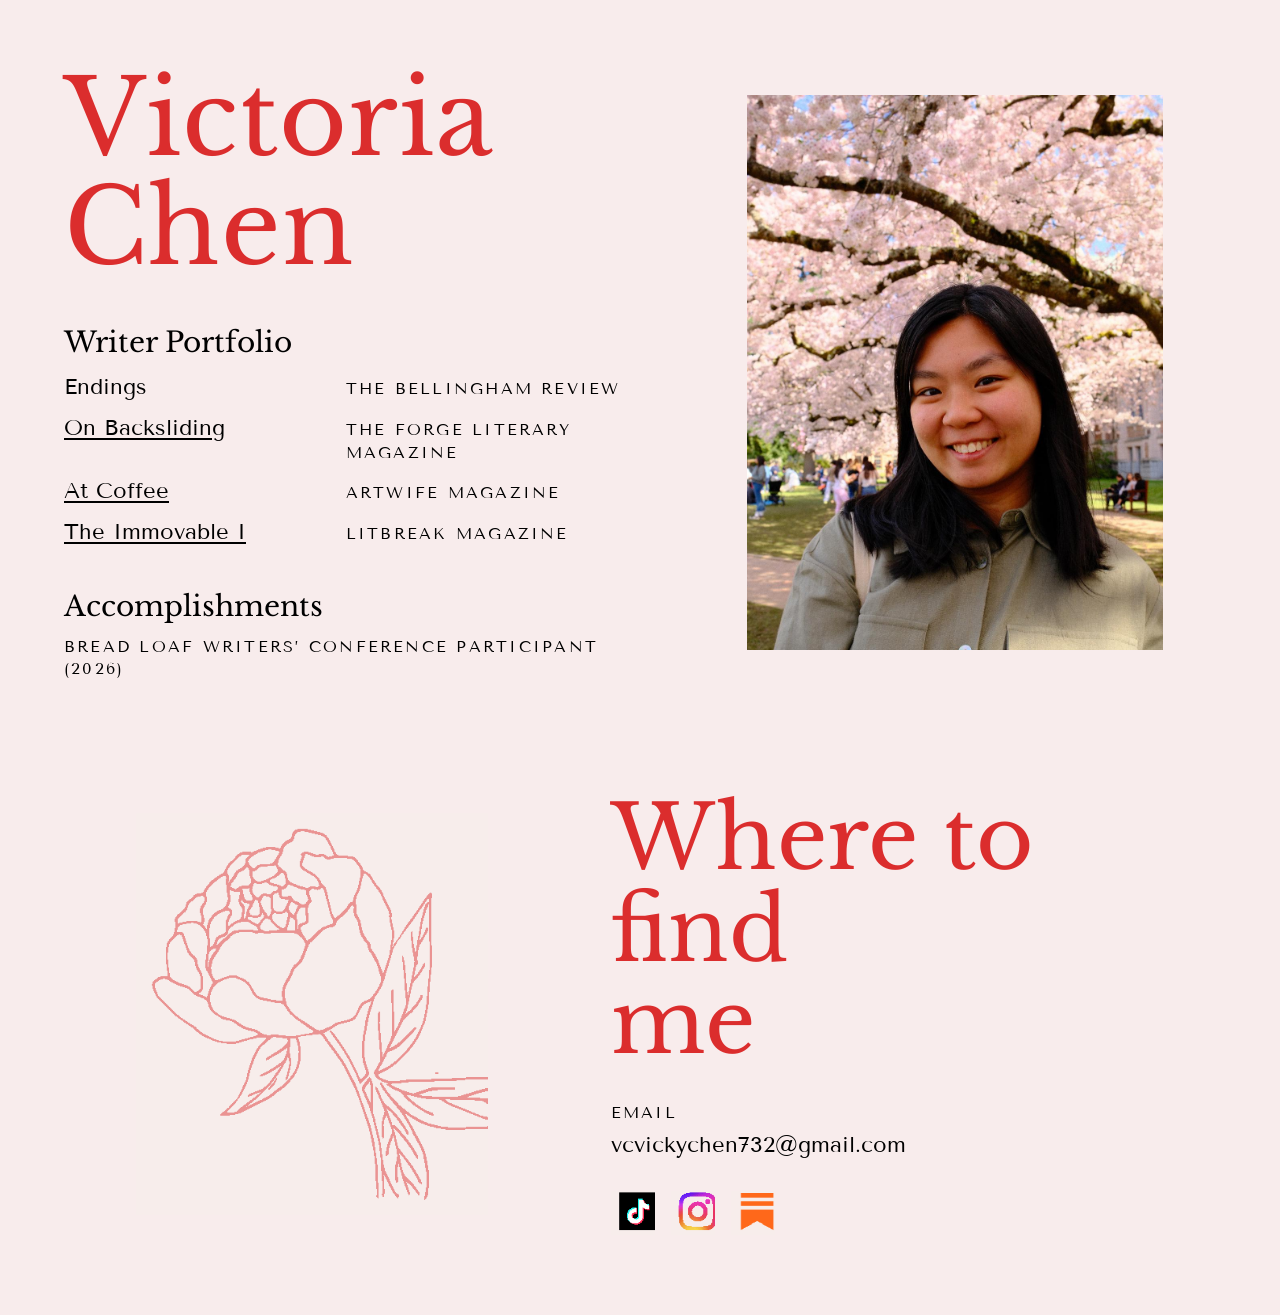
==== index.html @ 035ee5d8 "Add Victoria Chen personal website from PDF specs. Build a single scrollable page with portfolio, co" ====
<!DOCTYPE html>
<html lang="en">
  <head>
    <meta charset="UTF-8" />
    <meta name="viewport" content="width=device-width, initial-scale=1.0" />
    <title>Victoria Chen</title>
    <link rel="preconnect" href="https://fonts.googleapis.com" />
    <link rel="preconnect" href="https://fonts.gstatic.com" crossorigin />
    <link
      href="https://fonts.googleapis.com/css2?family=Libre+Baskerville&family=Tenor+Sans&display=swap"
      rel="stylesheet"
    />
    <link rel="stylesheet" href="styles.css" />
  </head>
  <body>
    <main class="page">
      <section class="hero" aria-label="Portfolio">
        <div class="hero-grid">
          <figure class="portrait-wrap">
            <img
              class="portrait"
              src="assets/portrait.jpg"
              alt="Victoria Chen smiling outdoors with cherry blossoms"
            />
          </figure>

          <div class="hero-copy">
            <h1 class="name">Victoria<br />Chen</h1>

            <div class="block">
              <h2 class="section-title">Writer Portfolio</h2>
              <ul class="portfolio-list">
                <li class="portfolio-item">
                  <span class="piece-title">Endings</span>
                  <span class="publication">The Bellingham Review</span>
                </li>
                <li class="portfolio-item">
                  <a
                    class="piece-title linked"
                    href="https://forgelitmag.com/2025/10/13/on-backsliding/"
                    target="_blank"
                    rel="noopener noreferrer"
                    >On Backsliding</a
                  >
                  <span class="publication">The Forge Literary Magazine</span>
                </li>
                <li class="portfolio-item">
                  <a
                    class="piece-title linked"
                    href="https://www.artwifemag.com/short-stories/at-coffee"
                    target="_blank"
                    rel="noopener noreferrer"
                    >At Coffee</a
                  >
                  <span class="publication">Artwife Magazine</span>
                </li>
                <li class="portfolio-item">
                  <a
                    class="piece-title linked"
                    href="https://litbreak.com/the-immovable-i/"
                    target="_blank"
                    rel="noopener noreferrer"
                    >The Immovable I</a
                  >
                  <span class="publication">Litbreak Magazine</span>
                </li>
              </ul>
            </div>

            <div class="block">
              <h2 class="section-title">Accomplishments</h2>
              <p class="accomplishment">
                Bread Loaf Writers&rsquo; Conference Participant (2026)
              </p>
            </div>
          </div>
        </div>
      </section>

      <section class="contact" aria-label="Contact">
        <div class="contact-grid">
          <img
            class="peony"
            src="assets/peony.png"
            alt=""
            aria-hidden="true"
          />

          <div class="contact-copy">
            <h2 class="contact-title">Where to find<br />me</h2>

            <div class="email-block">
              <p class="label">Email</p>
              <a class="email" href="mailto:vcvickychen732@gmail.com"
                >vcvickychen732@gmail.com</a
              >
            </div>

            <div class="social-links">
              <a
                href="https://www.tiktok.com/@chickyven?is_from_webapp=1&sender_device=pc"
                target="_blank"
                rel="noopener noreferrer"
                aria-label="TikTok"
              >
                <img src="assets/tiktok.png" alt="" />
              </a>
              <a
                href="http://instagram.com/chicky.ven"
                target="_blank"
                rel="noopener noreferrer"
                aria-label="Instagram"
              >
                <img src="assets/instagram.png" alt="" />
              </a>
              <a
                href="http://chickyven.substack.com/"
                target="_blank"
                rel="noopener noreferrer"
                aria-label="Substack"
              >
                <img src="assets/substack.png" alt="" />
              </a>
            </div>
          </div>
        </div>
      </section>
    </main>
  </body>
</html>
---- styles.css ----
:root {
  --page-bg: #f8ecec;
  --accent-red: #db2d2d;
  --text: #000000;
  --content-max: 72rem;
  --gutter: clamp(1.25rem, 5vw, 4rem);
}

*,
*::before,
*::after {
  box-sizing: border-box;
}

html {
  scroll-behavior: smooth;
  -webkit-text-size-adjust: 100%;
}

body {
  margin: 0;
  background: var(--page-bg);
  color: var(--text);
  font-family: "Tenor Sans", "Helvetica Neue", Arial, sans-serif;
  overflow-x: hidden;
}

img {
  display: block;
  max-width: 100%;
  height: auto;
}

.page {
  display: flex;
  flex-direction: column;
  gap: clamp(3.5rem, 10vw, 7rem);
  padding: var(--gutter);
  padding-bottom: clamp(3rem, 8vw, 5rem);
}

.hero,
.contact {
  width: 100%;
  max-width: var(--content-max);
  margin: 0 auto;
}

.hero-grid {
  display: grid;
  grid-template-areas:
    "portrait"
    "copy";
  gap: clamp(1.75rem, 5vw, 3rem);
}

.portrait-wrap {
  grid-area: portrait;
  margin: 0;
  display: flex;
  justify-content: center;
}

.portrait {
  width: min(100%, 22rem);
  aspect-ratio: 3 / 4;
  object-fit: cover;
  object-position: center top;
}

.hero-copy {
  grid-area: copy;
  display: flex;
  flex-direction: column;
  gap: clamp(1.75rem, 4vw, 2.75rem);
  min-width: 0;
}

.name {
  margin: 0;
  color: var(--accent-red);
  font-family: "Libre Baskerville", Georgia, "Times New Roman", serif;
  font-size: clamp(2.75rem, 11vw, 6.5rem);
  font-weight: 400;
  line-height: 1.05;
  letter-spacing: 0.01em;
}

.block {
  display: flex;
  flex-direction: column;
  gap: 0.75rem;
}

.section-title,
.contact-title {
  margin: 0;
  font-family: "Libre Baskerville", Georgia, "Times New Roman", serif;
  font-size: clamp(1.05rem, 2.5vw, 1.75rem);
  font-weight: 400;
  line-height: 1.2;
}

.contact-title {
  color: var(--accent-red);
  font-size: clamp(2.25rem, 10vw, 5.5rem);
  line-height: 1.05;
}

.portfolio-list {
  list-style: none;
  margin: 0;
  padding: 0;
  display: flex;
  flex-direction: column;
  gap: 1rem;
}

.portfolio-item {
  display: flex;
  flex-direction: column;
  gap: 0.25rem;
}

.piece-title {
  font-family: "Tenor Sans", "Helvetica Neue", Arial, sans-serif;
  font-size: clamp(1rem, 2.5vw, 1.35rem);
  line-height: 1.35;
}

.piece-title.linked {
  color: inherit;
  text-decoration: underline;
  text-underline-offset: 0.15em;
}

.publication,
.accomplishment,
.label {
  margin: 0;
  font-family: "Tenor Sans", "Helvetica Neue", Arial, sans-serif;
  font-size: clamp(0.7rem, 2vw, 1rem);
  font-weight: 400;
  letter-spacing: 0.14em;
  line-height: 1.4;
  text-transform: uppercase;
}

.accomplishment {
  max-width: 36rem;
}

.contact-grid {
  display: grid;
  grid-template-areas:
    "peony"
    "copy";
  gap: clamp(1.75rem, 5vw, 3rem);
  align-items: center;
}

.peony {
  grid-area: peony;
  width: min(100%, 14rem);
  margin: 0 auto;
}

.contact-copy {
  grid-area: copy;
  display: flex;
  flex-direction: column;
  gap: clamp(1.25rem, 4vw, 2rem);
  min-width: 0;
}

.email-block {
  display: flex;
  flex-direction: column;
  gap: 0.35rem;
}

.email {
  color: inherit;
  font-family: "Tenor Sans", "Helvetica Neue", Arial, sans-serif;
  font-size: clamp(1rem, 2.5vw, 1.35rem);
  line-height: 1.35;
  text-decoration: none;
  overflow-wrap: anywhere;
}

.email:hover,
.piece-title.linked:hover {
  opacity: 0.75;
}

.social-links {
  display: flex;
  flex-wrap: wrap;
  align-items: center;
  gap: 1rem;
}

.social-links a {
  display: block;
  width: 2.75rem;
  height: 2.75rem;
  line-height: 0;
}

.social-links img {
  width: 100%;
  height: 100%;
  object-fit: contain;
}

@media (min-width: 768px) {
  .hero-grid {
    grid-template-columns: minmax(0, 1.05fr) minmax(0, 0.95fr);
    grid-template-areas: "copy portrait";
    gap: clamp(2rem, 4vw, 4rem);
    align-items: center;
  }

  .portrait {
    width: 100%;
    max-width: 26rem;
  }

  .portfolio-list {
    gap: 0.75rem;
  }

  .portfolio-item {
    display: grid;
    grid-template-columns: minmax(0, 1fr) minmax(0, 1.15fr);
    gap: clamp(0.75rem, 2vw, 1.5rem);
    align-items: baseline;
  }

  .contact-grid {
    grid-template-columns: minmax(0, 0.9fr) minmax(0, 1.1fr);
    grid-template-areas: "peony copy";
    gap: clamp(2rem, 4vw, 4rem);
  }

  .peony {
    width: min(100%, 22rem);
    margin: 0;
    justify-self: center;
  }
}

@media (min-width: 1024px) {
  .page {
    padding-top: clamp(2rem, 5vw, 4rem);
  }

  .hero-grid {
    min-height: auto;
  }
}
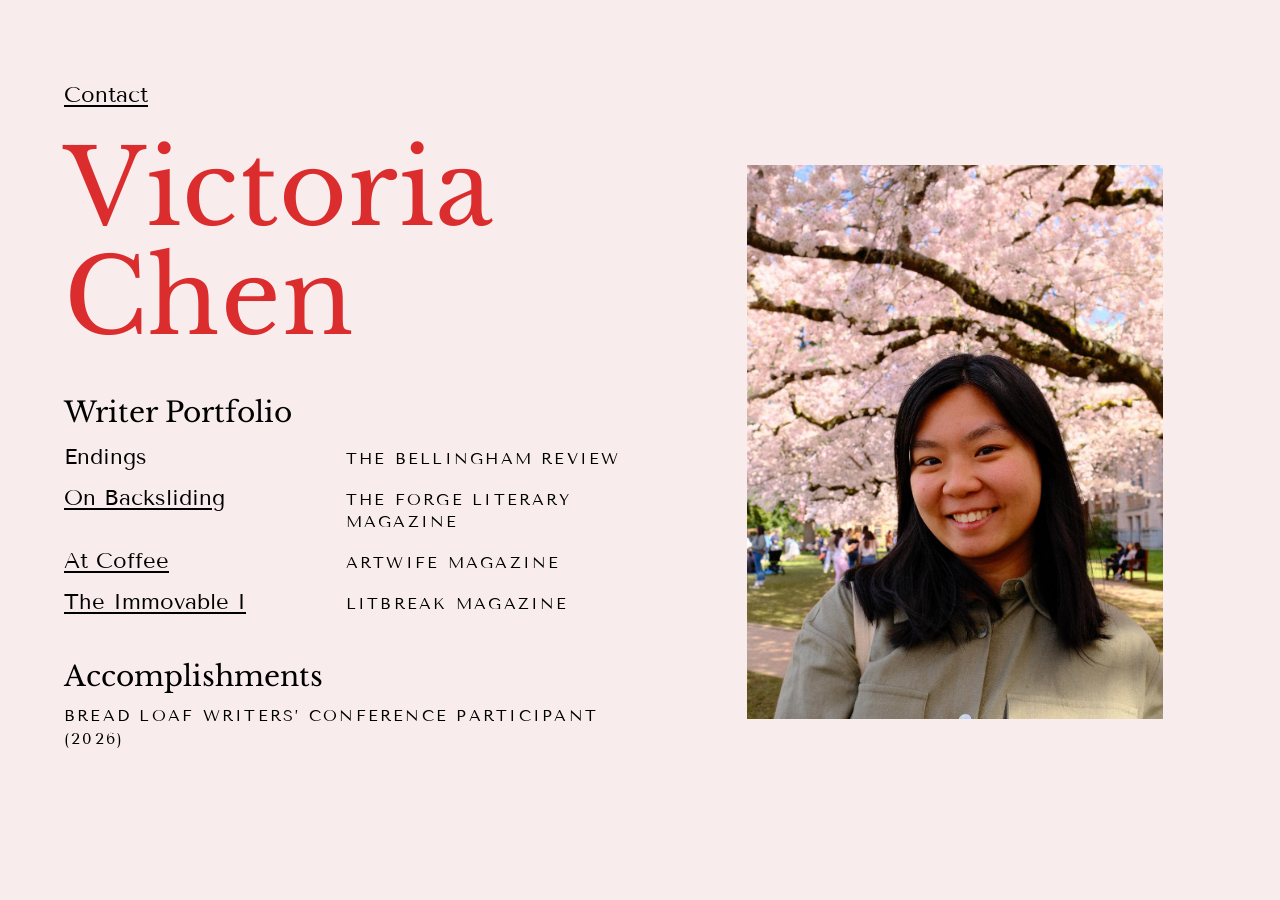
==== commit b8bdfdd8: "Split portfolio and contact into separate pages - Create two separate pages: home (/) and contact (/" ====
--- a/index.html
+++ b/index.html
@@ -13,7 +13,7 @@
     <link rel="stylesheet" href="styles.css" />
   </head>
   <body>
-    <main class="page">
+    <main class="page page--single">
       <section class="hero" aria-label="Portfolio">
         <div class="hero-grid">
           <figure class="portrait-wrap">
@@ -73,55 +73,10 @@
                 Bread Loaf Writers&rsquo; Conference Participant (2026)
               </p>
             </div>
-          </div>
-        </div>
-      </section>
 
-      <section class="contact" aria-label="Contact">
-        <div class="contact-grid">
-          <img
-            class="peony"
-            src="assets/peony.png"
-            alt=""
-            aria-hidden="true"
-          />
-
-          <div class="contact-copy">
-            <h2 class="contact-title">Where to find<br />me</h2>
-
-            <div class="email-block">
-              <p class="label">Email</p>
-              <a class="email" href="mailto:vcvickychen732@gmail.com"
-                >vcvickychen732@gmail.com</a
-              >
-            </div>
-
-            <div class="social-links">
-              <a
-                href="https://www.tiktok.com/@chickyven?is_from_webapp=1&sender_device=pc"
-                target="_blank"
-                rel="noopener noreferrer"
-                aria-label="TikTok"
-              >
-                <img src="assets/tiktok.png" alt="" />
-              </a>
-              <a
-                href="http://instagram.com/chicky.ven"
-                target="_blank"
-                rel="noopener noreferrer"
-                aria-label="Instagram"
-              >
-                <img src="assets/instagram.png" alt="" />
-              </a>
-              <a
-                href="http://chickyven.substack.com/"
-                target="_blank"
-                rel="noopener noreferrer"
-                aria-label="Substack"
-              >
-                <img src="assets/substack.png" alt="" />
-              </a>
-            </div>
+            <p class="page-nav">
+              <a class="piece-title linked" href="contact/">Contact</a>
+            </p>
           </div>
         </div>
       </section>
--- a/styles.css
+++ b/styles.css
@@ -259,3 +259,16 @@
     min-height: auto;
   }
 }
+
+.page--single {
+  gap: 0;
+  min-height: 100vh;
+  justify-content: center;
+  position: relative;
+}
+
+.page--single .page-nav {
+  position: absolute;
+  top: var(--gutter);
+  left: var(--gutter);
+}
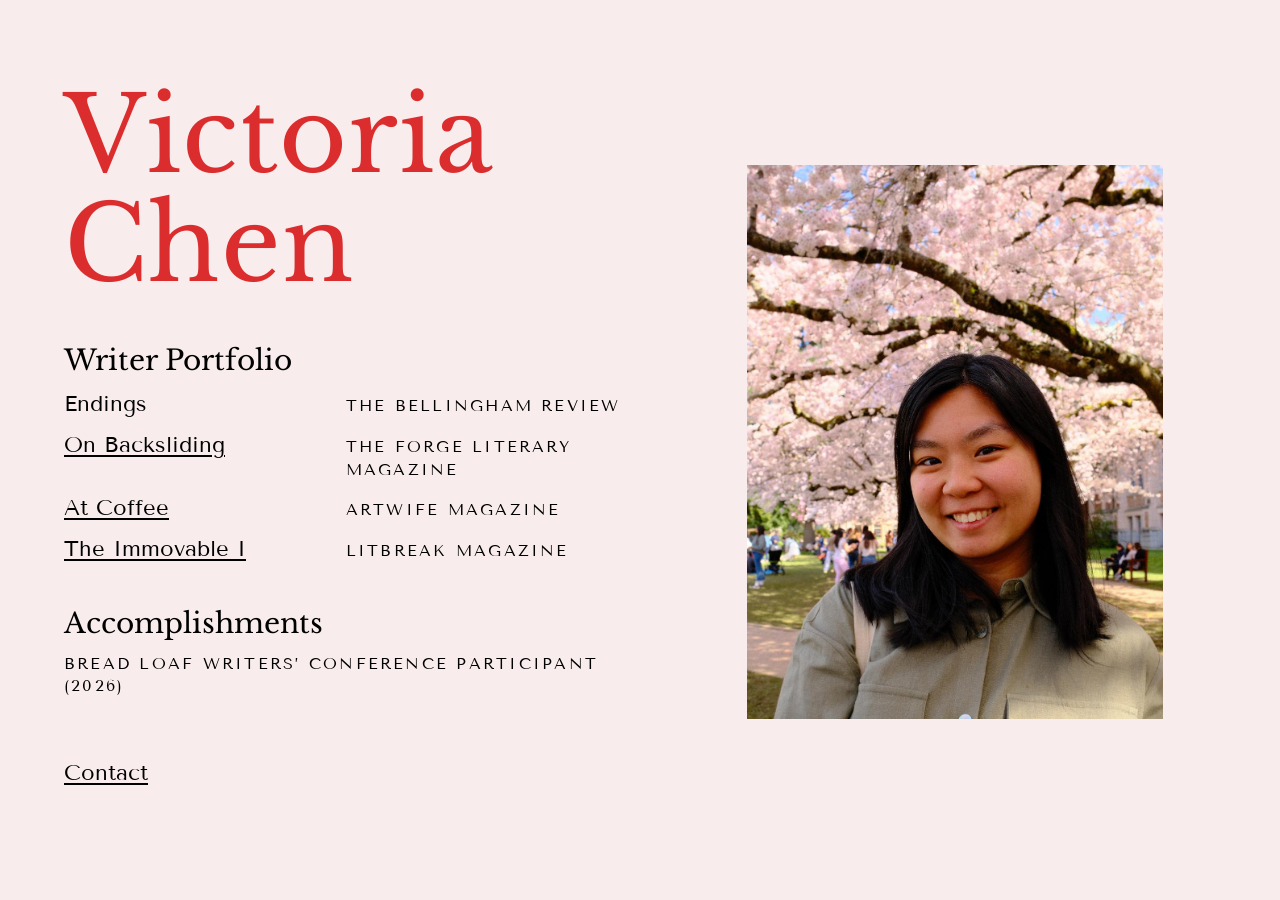
==== commit 80db338d: "Move Contact button inline with hero section - Contact button now at bottom of hero-copy in hero sec" ====
--- a/index.html
+++ b/index.html
@@ -75,7 +75,7 @@
             </div>
 
             <p class="page-nav">
-              <a class="piece-title linked" href="contact/">Contact</a>
+              <a class="piece-title linked" href="contact/index.html">Contact</a>
             </p>
           </div>
         </div>
--- a/styles.css
+++ b/styles.css
@@ -267,7 +267,11 @@
   position: relative;
 }
 
-.page--single .page-nav {
+.contact {
+  position: relative;
+}
+
+.contact .page-nav {
   position: absolute;
   top: var(--gutter);
   left: var(--gutter);
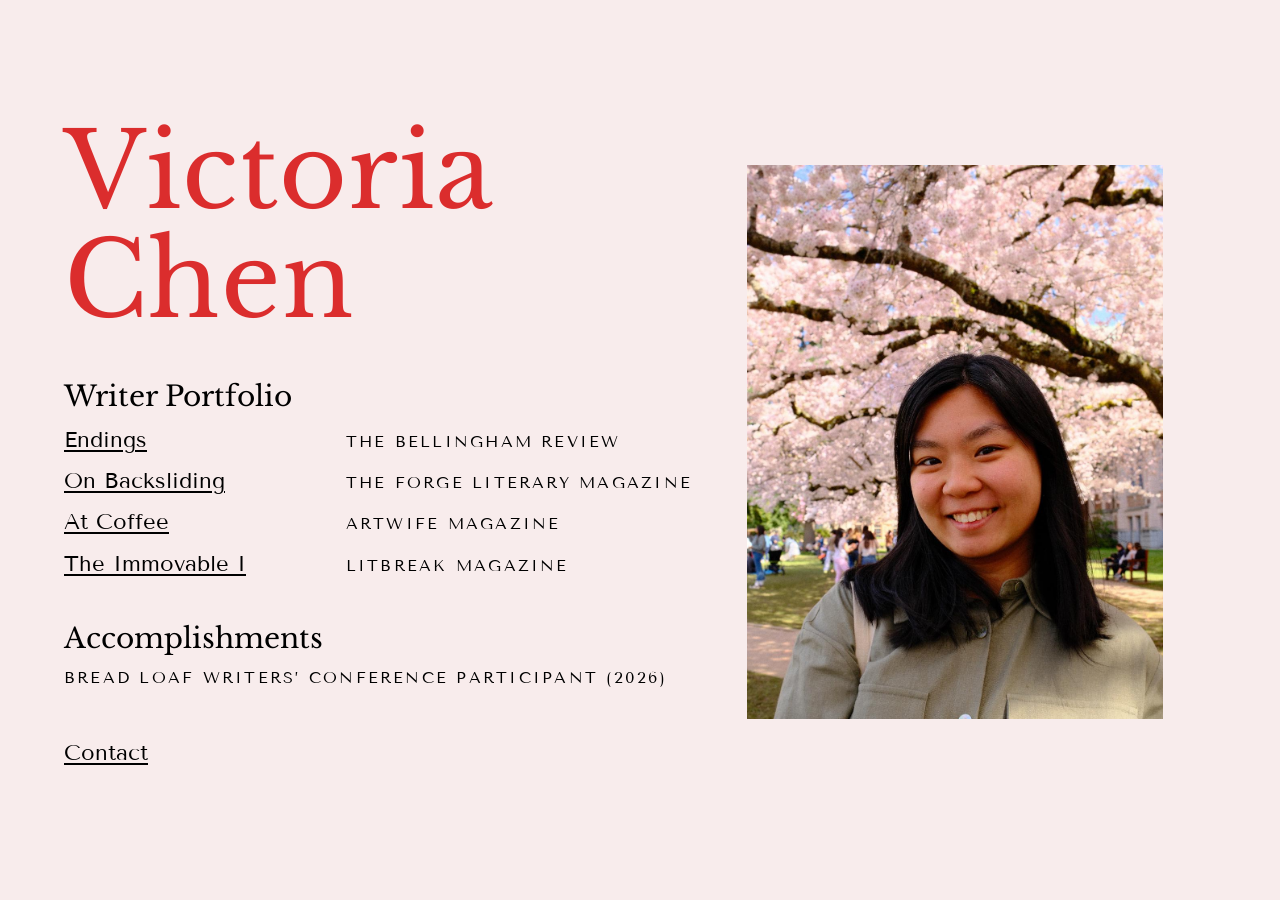
==== commit 5fb2dfde: "Update" ====
--- a/index.html
+++ b/index.html
@@ -1,4 +1,4 @@
-<!DOCTYPE html>
+<!doctype html>
 <html lang="en">
   <head>
     <meta charset="UTF-8" />
@@ -31,7 +31,13 @@
               <h2 class="section-title">Writer Portfolio</h2>
               <ul class="portfolio-list">
                 <li class="portfolio-item">
-                  <span class="piece-title">Endings</span>
+                  <a
+                    class="piece-title linked"
+                    href="https://bhreview.org/articles/endings/"
+                    target="_blank"
+                    rel="noopener noreferrer"
+                    >Endings</a
+                  >
                   <span class="publication">The Bellingham Review</span>
                 </li>
                 <li class="portfolio-item">
@@ -75,7 +81,9 @@
             </div>
 
             <p class="page-nav">
-              <a class="piece-title linked" href="contact/index.html">Contact</a>
+              <a class="piece-title linked" href="contact/index.html"
+                >Contact</a
+              >
             </p>
           </div>
         </div>
--- a/styles.css
+++ b/styles.css
@@ -144,6 +144,7 @@
   letter-spacing: 0.14em;
   line-height: 1.4;
   text-transform: uppercase;
+  /* white-space: nowrap; */
 }
 
 .accomplishment {
@@ -248,6 +249,12 @@
     margin: 0;
     justify-self: center;
   }
+
+  .publication,
+  .accomplishment,
+  .label {
+    white-space: nowrap;
+  }
 }
 
 @media (min-width: 1024px) {
@@ -267,12 +274,29 @@
   position: relative;
 }
 
-.contact {
-  position: relative;
-}
-
-.contact .page-nav {
+.page-nav {
+  margin: 0;
+  padding-top: 0.25rem;
+}
+
+.hero-copy .page-nav {
+  /* Contact button on home page - flows naturally at bottom of hero */
+}
+
+.page--single > .page-nav {
+  /* Home button on contact page - positioned at top left */
   position: absolute;
   top: var(--gutter);
   left: var(--gutter);
 }
+
+.contact {
+  width: 100%;
+  max-width: var(--content-max);
+  margin: 0 auto;
+}
+
+.email {
+  text-decoration: underline;
+  text-underline-offset: 0.15em;
+}
